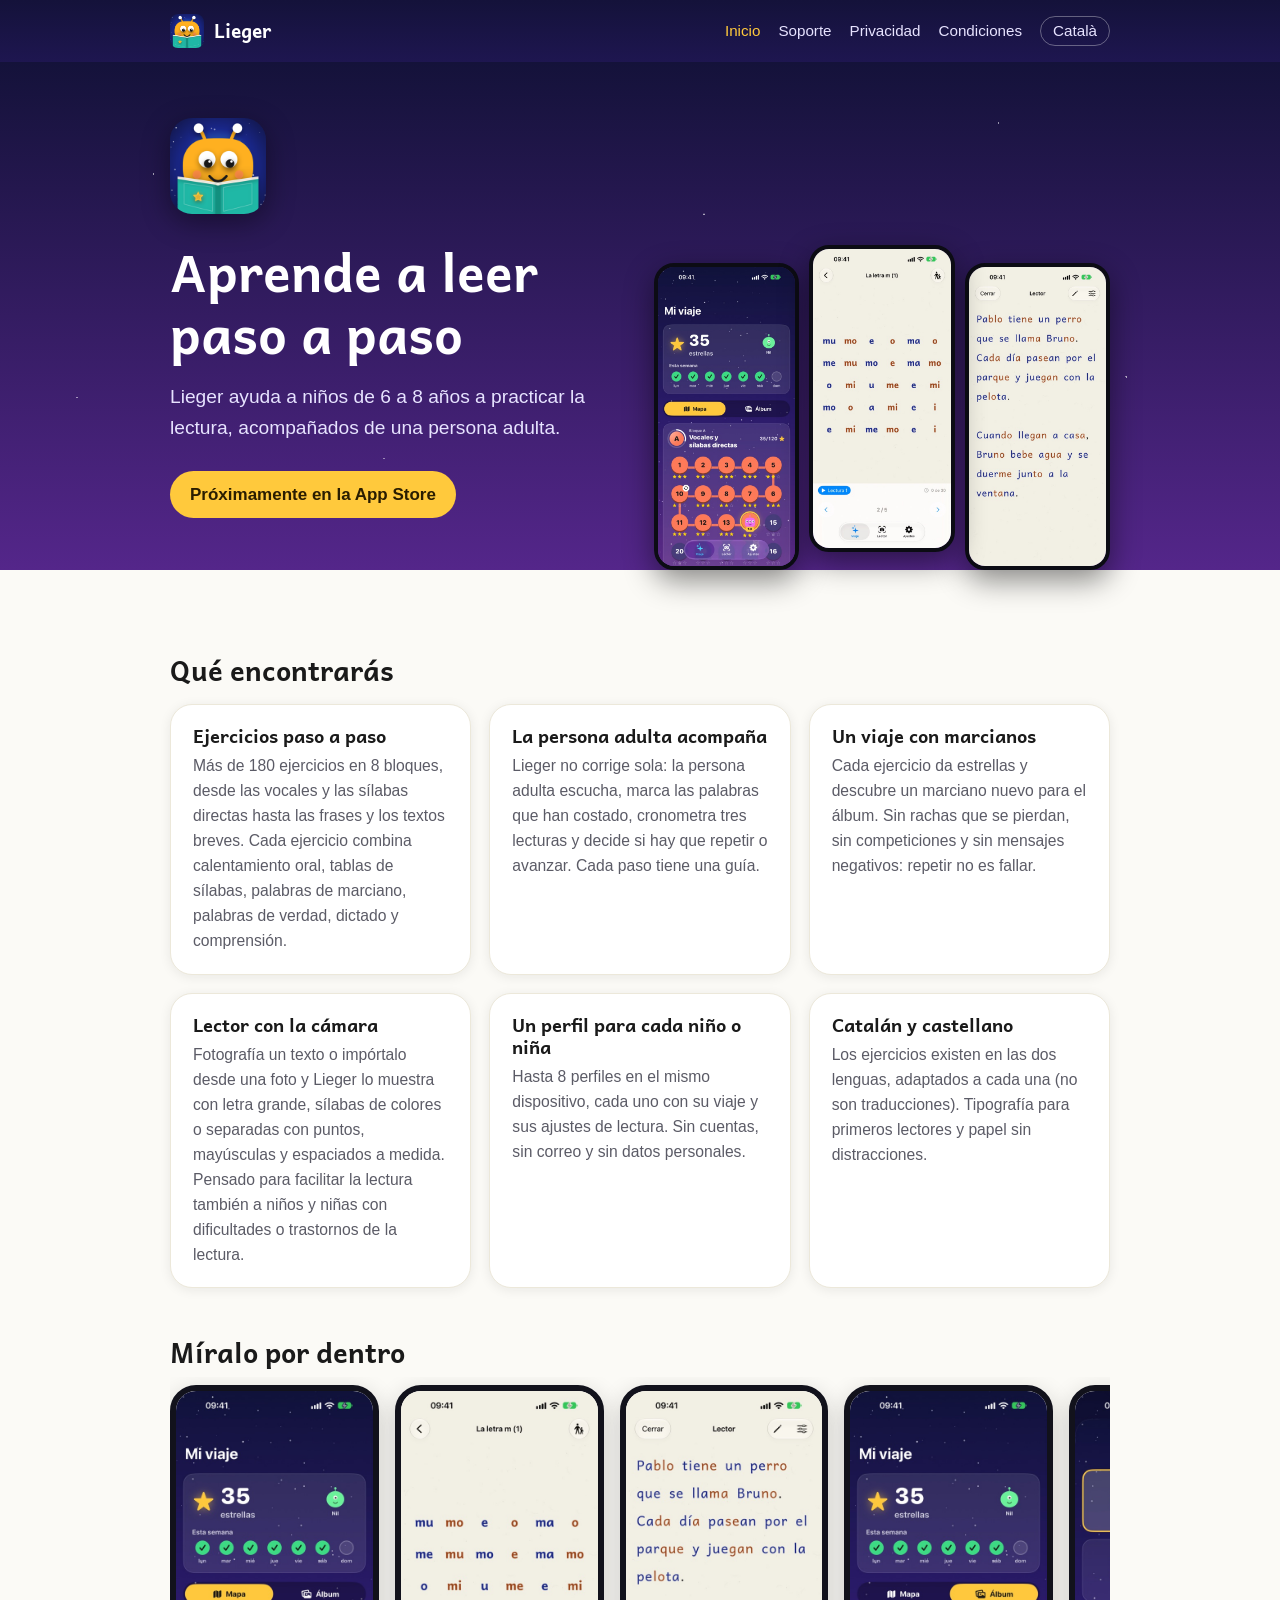
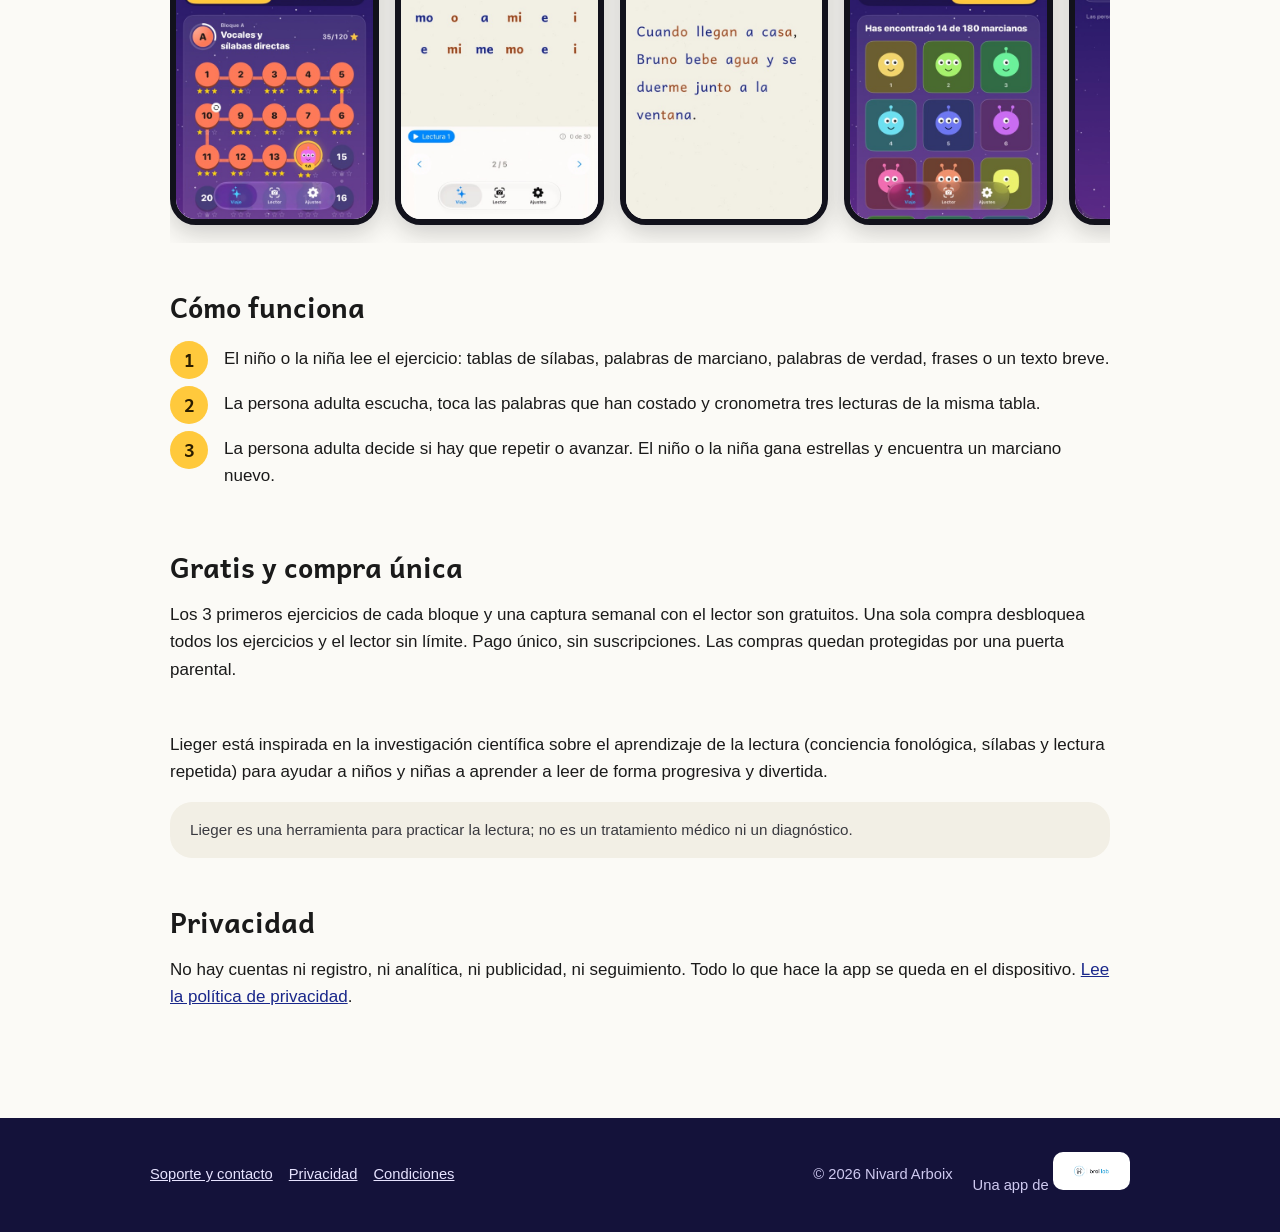
==== es/index.html @ 2c3f5d25 "Add files via upload" ====
<!doctype html>
<html lang="es">
<head>
<meta charset="utf-8">
<meta name="viewport" content="width=device-width, initial-scale=1">
<title>Lieger – aprende a leer paso a paso · Lieger</title>
<meta name="description" content="Lieger ayuda a niños de 6 a 8 años a practicar la lectura con más de 180 ejercicios, un lector con cámara y un viaje con marcianos. Sin cuentas, sin anuncios y sin datos personales.">
<link rel="alternate" hreflang="ca" href="../index.html">
<link rel="alternate" hreflang="es" href="index.html">
<link rel="icon" href="../assets/icon.png">
<link rel="stylesheet" href="../style.css">
</head>
<body>
<header class="site-header">
<nav aria-label="Navegació">
<a class="brand" href="index.html"><img src="../assets/icon.png" alt="" width="34" height="34">Lieger</a>
<a class="link" href="index.html" aria-current="page">Inicio</a><a class="link" href="soporte.html">Soporte</a><a class="link" href="privacidad.html">Privacidad</a><a class="link" href="condiciones.html">Condiciones</a>
<a class="link lang" href="../index.html" hreflang="ca" lang="ca">Català</a>
</nav>
</header>
<section class="hero"><div class="inner">
<div>
<img class="icon" src="../assets/icon.png" alt="Lieger" width="96" height="96">
<h1>Aprende a leer paso a paso</h1>
<p class="lead">Lieger ayuda a niños de 6 a 8 años a practicar la lectura, acompañados de una persona adulta.</p>
<span class="soon">Próximamente en la App Store</span>
</div>
<div class="phones"><img src="../assets/shots/es/01.jpg" alt="El viaje" loading="lazy"><img src="../assets/shots/es/02.jpg" alt="Una tabla de sílabas con modo color" loading="lazy"><img src="../assets/shots/es/03.jpg" alt="El lector con la cámara" loading="lazy"></div>
</div></section>
<main class="wide">
<section class="block"><h2>Qué encontrarás</h2><ul class="features"><li><h3>Ejercicios paso a paso</h3><p>Más de 180 ejercicios en 8 bloques, desde las vocales y las sílabas directas hasta las frases y los textos breves. Cada ejercicio combina calentamiento oral, tablas de sílabas, palabras de marciano, palabras de verdad, dictado y comprensión.</p></li><li><h3>La persona adulta acompaña</h3><p>Lieger no corrige sola: la persona adulta escucha, marca las palabras que han costado, cronometra tres lecturas y decide si hay que repetir o avanzar. Cada paso tiene una guía.</p></li><li><h3>Un viaje con marcianos</h3><p>Cada ejercicio da estrellas y descubre un marciano nuevo para el álbum. Sin rachas que se pierdan, sin competiciones y sin mensajes negativos: repetir no es fallar.</p></li><li><h3>Lector con la cámara</h3><p>Fotografía un texto o impórtalo desde una foto y Lieger lo muestra con letra grande, sílabas de colores o separadas con puntos, mayúsculas y espaciados a medida. Pensado para facilitar la lectura también a niños y niñas con dificultades o trastornos de la lectura.</p></li><li><h3>Un perfil para cada niño o niña</h3><p>Hasta 8 perfiles en el mismo dispositivo, cada uno con su viaje y sus ajustes de lectura. Sin cuentas, sin correo y sin datos personales.</p></li><li><h3>Catalán y castellano</h3><p>Los ejercicios existen en las dos lenguas, adaptados a cada una (no son traducciones). Tipografía para primeros lectores y papel sin distracciones.</p></li></ul></section>
<section class="block"><h2>Míralo por dentro</h2><div class="shots"><img src="../assets/shots/es/01.jpg" alt="El viaje" loading="lazy" height="440"><img src="../assets/shots/es/02.jpg" alt="Una tabla de sílabas con modo color" loading="lazy" height="440"><img src="../assets/shots/es/03.jpg" alt="El lector con la cámara" loading="lazy" height="440"><img src="../assets/shots/es/04.jpg" alt="El álbum de marcianos" loading="lazy" height="440"><img src="../assets/shots/es/05.jpg" alt="Un perfil para cada niño" loading="lazy" height="440"></div></section>
<section class="block"><h2>Cómo funciona</h2><ol class="steps"><li>El niño o la niña lee el ejercicio: tablas de sílabas, palabras de marciano, palabras de verdad, frases o un texto breve.</li><li>La persona adulta escucha, toca las palabras que han costado y cronometra tres lecturas de la misma tabla.</li><li>La persona adulta decide si hay que repetir o avanzar. El niño o la niña gana estrellas y encuentra un marciano nuevo.</li></ol></section>
<section class="block"><h2>Gratis y compra única</h2><p>Los 3 primeros ejercicios de cada bloque y una captura semanal con el lector son gratuitos. Una sola compra desbloquea todos los ejercicios y el lector sin límite. Pago único, sin suscripciones. Las compras quedan protegidas por una puerta parental.</p></section>
<section class="block"><p>Lieger está inspirada en la investigación científica sobre el aprendizaje de la lectura (conciencia fonológica, sílabas y lectura repetida) para ayudar a niños y niñas a aprender a leer de forma progresiva y divertida.</p><p class="note">Lieger es una herramienta para practicar la lectura; no es un tratamiento médico ni un diagnóstico.</p></section>
<section class="block"><h2>Privacidad</h2><p>No hay cuentas ni registro, ni analítica, ni publicidad, ni seguimiento. Todo lo que hace la app se queda en el dispositivo. <a href="privacidad.html">Lee la política de privacidad</a>.</p></section>
</main>
<footer class="site-footer">
<div class="inner">
<div class="links">
<a href="soporte.html">Soporte y contacto</a>
<a href="privacidad.html">Privacidad</a>
<a href="condiciones.html">Condiciones</a>
</div>
<span>© 2026 Nivard Arboix</span>
<span>Una app de <img class="brel" src="../assets/brel-lab.png" alt="brel lab"></span>
</div>
</footer>
</body>
</html>
---- style.css ----
@font-face {
  font-family: "Andika";
  src: url("assets/fonts/Andika-Bold.ttf") format("truetype");
  font-weight: 700;
  font-display: swap;
}

:root {
  --ink: #1a1a1a;
  --muted: #5b5b66;
  --paper: #f2efe5;
  --night-top: #14123a;
  --night-bottom: #54268a;
  --gold: #ffc93c;
  --blue: #19278a;
  --orange: #9d4318;
  --radius: 22px;
}

* { box-sizing: border-box; }

html { -webkit-text-size-adjust: 100%; }

body {
  margin: 0;
  font: 17px/1.6 -apple-system, BlinkMacSystemFont, "Segoe UI", Roboto, "Helvetica Neue", Arial, sans-serif;
  color: var(--ink);
  background: #fbfaf6;
}

a { color: var(--blue); }
a:hover { color: var(--orange); }

h1, h2, h3 { font-family: "Andika", "Trebuchet MS", sans-serif; font-weight: 700; line-height: 1.2; }

/* Capçalera de navegació */
.site-header {
  background: linear-gradient(var(--night-top), #1e1650);
  color: #fff;
}
.site-header nav {
  max-width: 980px;
  margin: 0 auto;
  padding: 14px 20px;
  display: flex;
  align-items: center;
  gap: 18px;
  flex-wrap: wrap;
}
.site-header .brand {
  display: flex; align-items: center; gap: 10px;
  color: #fff; text-decoration: none;
  font-family: "Andika", sans-serif; font-weight: 700; font-size: 1.2rem;
  margin-right: auto;
}
.site-header .brand img { width: 34px; height: 34px; border-radius: 8px; }
.site-header a.link { color: #e7e3ff; text-decoration: none; font-size: .95rem; }
.site-header a.link:hover, .site-header a.link[aria-current="page"] { color: var(--gold); }
.site-header .lang { border: 1px solid #ffffff55; border-radius: 999px; padding: 2px 12px; }

/* Portada */
.hero {
  color: #fff;
  background:
    radial-gradient(1.5px 1.5px at 12% 22%, #fff9 50%, transparent 52%),
    radial-gradient(1.5px 1.5px at 78% 12%, #fff8 50%, transparent 52%),
    radial-gradient(2px 2px at 88% 62%, #fffa 50%, transparent 52%),
    radial-gradient(1.5px 1.5px at 30% 78%, #fff7 50%, transparent 52%),
    radial-gradient(2px 2px at 55% 30%, #fff9 50%, transparent 52%),
    radial-gradient(1.5px 1.5px at 6% 66%, #fff8 50%, transparent 52%),
    linear-gradient(var(--night-top), var(--night-bottom));
}
.hero .inner {
  max-width: 980px; margin: 0 auto; padding: 56px 20px 0;
  display: grid; grid-template-columns: minmax(0, 1fr) minmax(0, 1fr); gap: 28px; align-items: end;
}
.hero img.icon { width: 96px; height: 96px; border-radius: 22px; box-shadow: 0 8px 28px #0006; }
.hero h1 { font-size: clamp(2.1rem, 5vw, 3.2rem); margin: 18px 0 10px; }
.hero p.lead { font-size: 1.2rem; color: #e7e3ff; max-width: 34em; }
.hero .soon {
  display: inline-block; margin: 8px 0 52px; padding: 10px 20px;
  border-radius: 999px; background: var(--gold); color: #2a1d00; font-weight: 700;
}
.hero .phones { display: flex; justify-content: center; gap: 10px; align-items: flex-end; min-width: 0; }
.hero .phones img {
  width: calc((100% - 20px) / 3); max-width: 170px; height: auto; border-radius: 20px; border: 4px solid #0c0c14;
  box-shadow: 0 10px 30px #0007; display: block;
}
.hero .phones img:nth-child(2) { transform: translateY(-18px); }

main { max-width: 820px; margin: 0 auto; padding: 36px 20px 60px; }
main.wide { max-width: 980px; }

section.block { margin: 48px 0; }
section.block > h2 { font-size: 1.7rem; margin-bottom: 8px; }

.features { display: grid; grid-template-columns: repeat(auto-fit, minmax(250px, 1fr)); gap: 18px; padding: 0; list-style: none; }
.features li {
  background: #fff; border-radius: var(--radius); padding: 20px 22px;
  box-shadow: 0 2px 12px #1a1a1a14; border: 1px solid #ece8da;
}
.features h3 { margin: 0 0 6px; font-size: 1.15rem; }
.features p { margin: 0; color: var(--muted); font-size: .98rem; }

.shots { display: flex; gap: 16px; overflow-x: auto; padding: 8px 4px 18px; scroll-snap-type: x mandatory; }
.shots img {
  height: 440px; width: auto; border-radius: 26px; border: 6px solid #12121c;
  scroll-snap-align: start; flex: none; box-shadow: 0 8px 24px #1a1a1a33;
}

.steps { counter-reset: s; padding: 0; list-style: none; }
.steps li { counter-increment: s; position: relative; padding: 4px 0 14px 54px; }
.steps li::before {
  content: counter(s); position: absolute; left: 0; top: 0;
  width: 38px; height: 38px; border-radius: 50%; background: var(--gold); color: #2a1d00;
  display: grid; place-items: center; font: 700 1.1rem "Andika", sans-serif;
}

.note {
  background: var(--paper); border-radius: var(--radius); padding: 16px 20px; color: #3a3a40; font-size: .95rem;
}

/* Textos llargs (suport, privacitat, condicions) */
article h1 { font-size: 2.1rem; margin-top: 0; }
article h2 { font-size: 1.4rem; margin-top: 2em; }
article details {
  background: #fff; border: 1px solid #ece8da; border-radius: 16px; padding: 4px 18px; margin: 10px 0;
}
article details summary { cursor: pointer; font-weight: 600; padding: 12px 0; }
article details[open] { box-shadow: 0 2px 12px #1a1a1a12; }
article details p, article details ul { margin-top: 0; }
mark.todo { background: #ffe08a; color: #5a3b00; padding: 0 3px; border-radius: 4px; }

.site-footer { background: #14123a; color: #cfcaf0; padding: 34px 20px; font-size: .92rem; }
.site-footer .inner { max-width: 980px; margin: 0 auto; display: flex; flex-wrap: wrap; gap: 20px; align-items: center; }
.site-footer a { color: #e7e3ff; }
.site-footer .links { display: flex; gap: 16px; flex-wrap: wrap; margin-right: auto; }
.site-footer img.brel { height: 38px; width: auto; background: #fff; padding: 6px 10px; border-radius: 10px; }

@media (max-width: 760px) {
  .hero .inner { grid-template-columns: 1fr; }
  .hero .phones { margin-top: 10px; }
  .hero .soon { margin-bottom: 20px; }
  .shots img { height: 380px; }
}
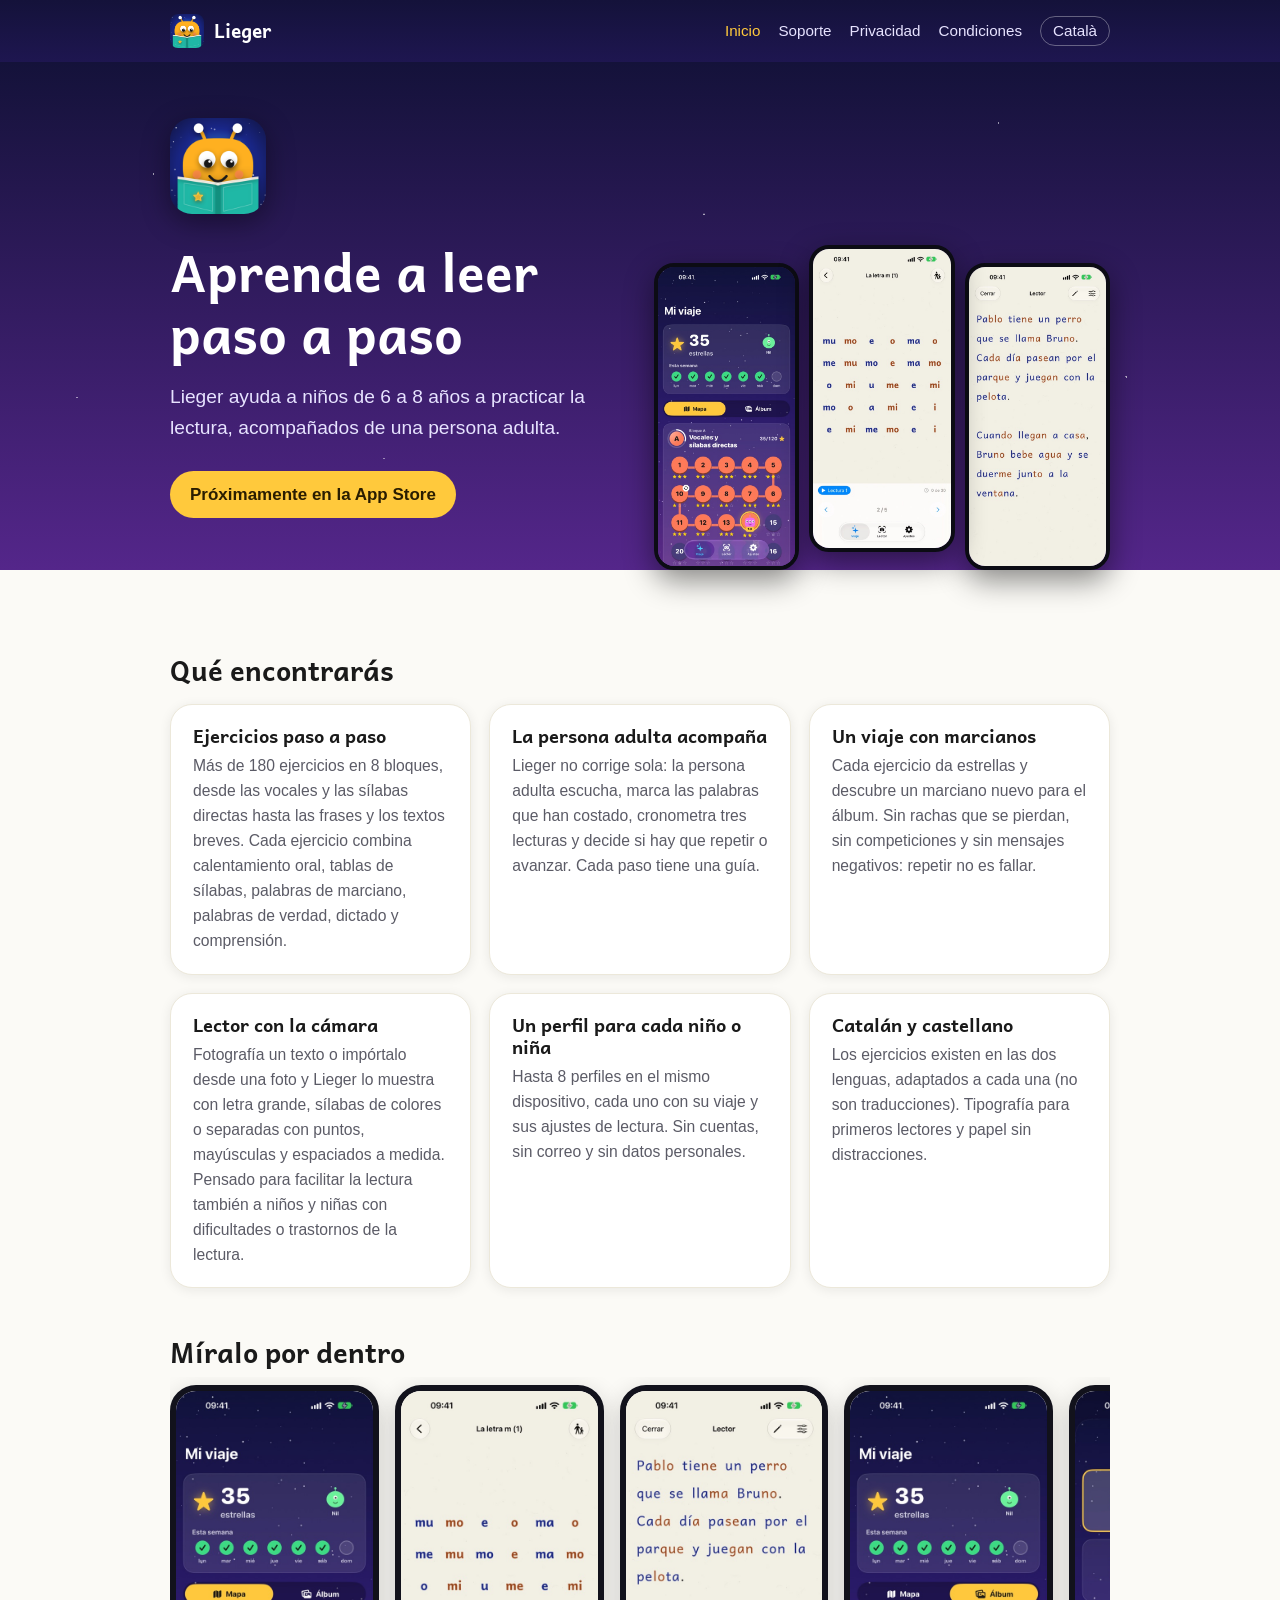
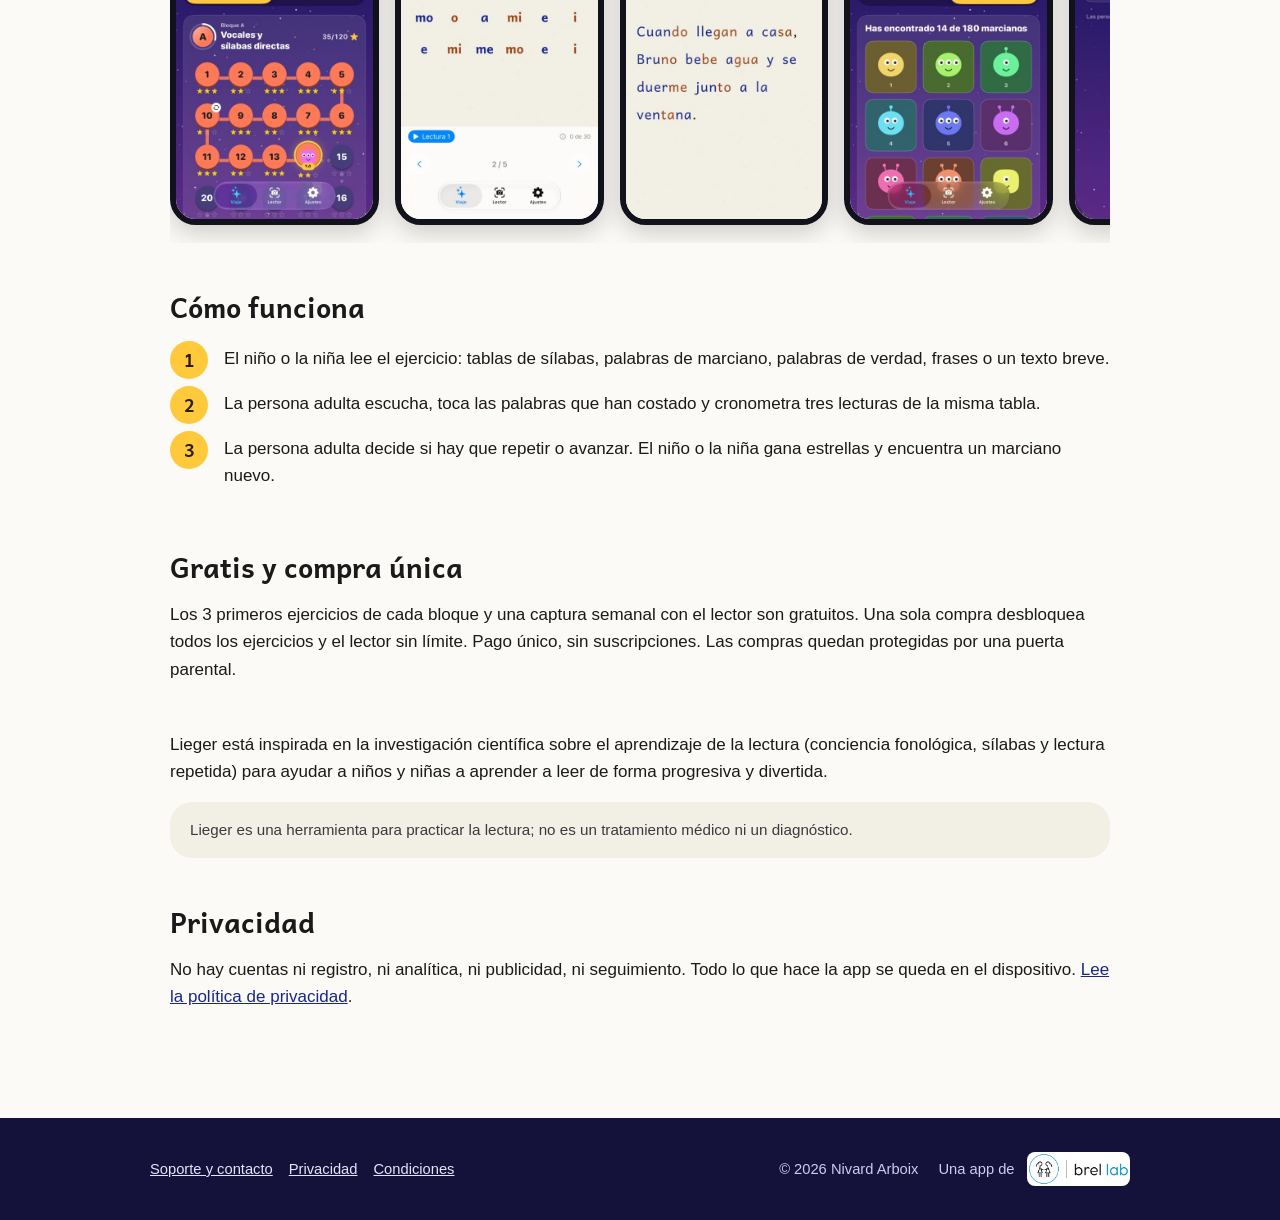
==== commit 501f6e07: "Add files via upload" ====
--- a/es/index.html
+++ b/es/index.html
@@ -43,7 +43,7 @@
 <a href="condiciones.html">Condiciones</a>
 </div>
 <span>© 2026 Nivard Arboix</span>
-<span>Una app de <img class="brel" src="../assets/brel-lab.png" alt="brel lab"></span>
+<span class="by">Una app de <img class="brel" src="../assets/brel-lab.png" alt="brel lab"></span>
 </div>
 </footer>
 </body>
--- a/style.css
+++ b/style.css
@@ -135,7 +135,8 @@
 .site-footer .inner { max-width: 980px; margin: 0 auto; display: flex; flex-wrap: wrap; gap: 20px; align-items: center; }
 .site-footer a { color: #e7e3ff; }
 .site-footer .links { display: flex; gap: 16px; flex-wrap: wrap; margin-right: auto; }
-.site-footer img.brel { height: 38px; width: auto; background: #fff; padding: 6px 10px; border-radius: 10px; }
+.site-footer .by { display: inline-flex; align-items: center; gap: 12px; }
+.site-footer img.brel { display: block; height: 34px; width: auto; background: #fff; border-radius: 8px; }
 
 @media (max-width: 760px) {
   .hero .inner { grid-template-columns: 1fr; }
